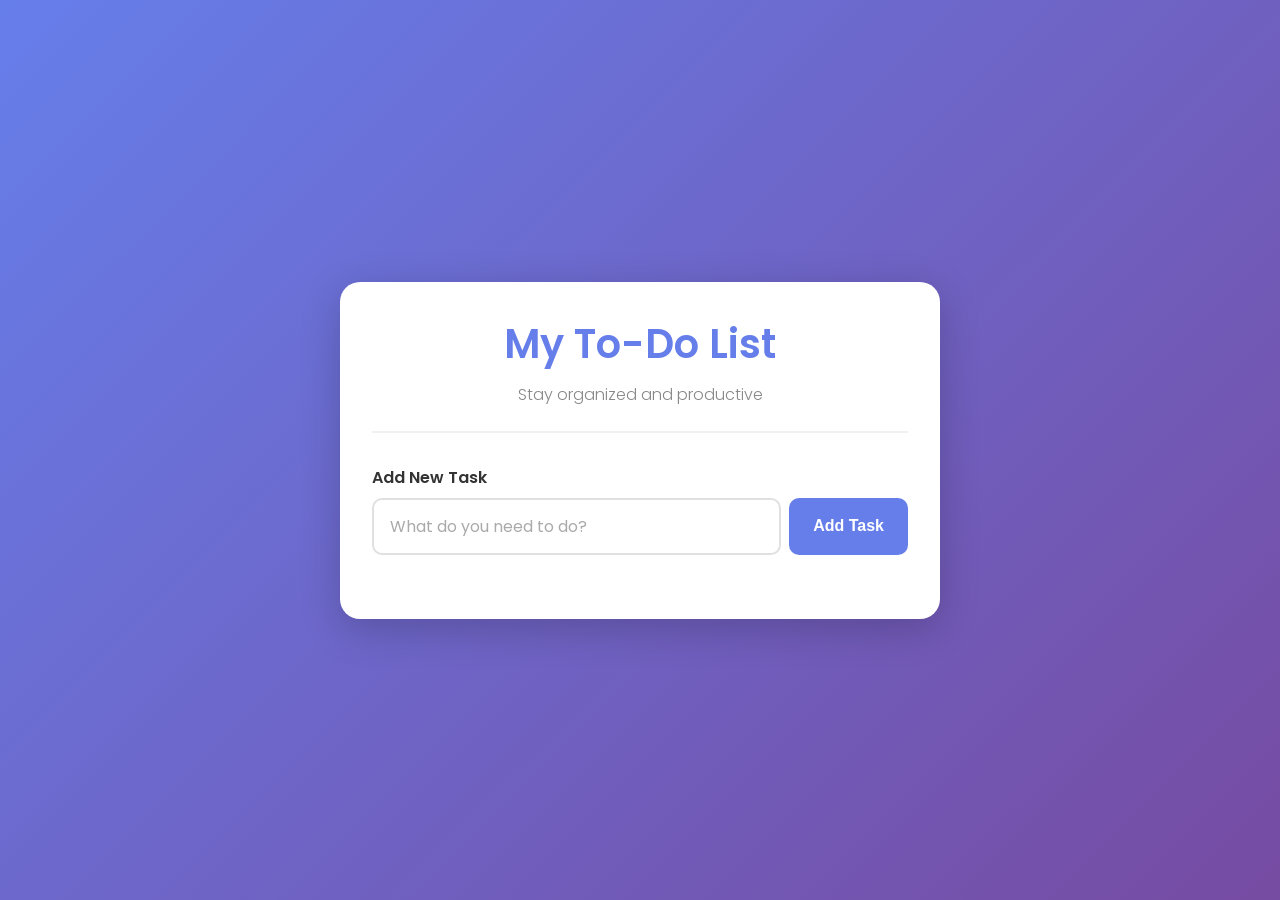
==== index.html @ b5947b2b "Initial Commit" ====
<!DOCTYPE html>
<html lang="en">

<head>
    <meta charset="UTF-8">
    <meta name="viewport" content="width=device-width, initial-scale=1.0">
    <title>My To-Do List</title>
    <link rel="stylesheet" href="style.css">
    <link rel="preconnect" href="https://fonts.googleapis.com">
    <link rel="preconnect" href="https://fonts.gstatic.com" crossorigin>
    <link href="https://fonts.googleapis.com/css2?family=Poppins:wght@300;400;600&display=swap" rel="stylesheet">
</head>

<body>
    <div class="container">
        <header>
            <h1>My To-Do List</h1>
            <p>Stay organized and productive</p>
        </header>

        <main>
            <form class="todo-form">
                <div class="form-group">
                    <label for="todo-input">Add New Task</label>
                    <div class="input-wrapper">
                        <input type="text" id="todo-input" name="task" placeholder="What do you need to do?" required>
                        <button type="submit" class="add-btn">Add Task</button>
                    </div>
                </div>
            </form>
---- style.css ----
/* Universal Reset */
* {
    margin: 0;
    padding: 0;
    box-sizing: border-box;
}

/* Body Styling */
body {
    font-family: 'Poppins', sans-serif;
    background: linear-gradient(135deg, #667eea 0%, #764ba2 100%);
    min-height: 100vh;
    display: flex;
    justify-content: center;
    align-items: center;
    padding: 1rem;
}

/* Container */
.container {
    background-color: #ffffff;
    width: 100%;
    max-width: 600px;
    border-radius: 20px;
    padding: 2rem;
    box-shadow: 0 10px 40px rgba(0, 0, 0, 0.2);
}

/* Header */
header {
    text-align: center;
    margin-bottom: 2rem;
    padding-bottom: 1.5rem;
    border-bottom: 2px solid #f0f0f0;
}

header h1 {
    font-size: 2.5rem;
    color: #667eea;
    font-weight: 600;
    margin-bottom: 0.5rem;
}

header p {
    color: #888;
    font-size: 1rem;
    font-weight: 300;
}

/* Form Styling */
.todo-form {
    margin-bottom: 2rem;
}

.form-group label {
    display: block;
    font-weight: 600;
    color: #333;
    margin-bottom: 0.5rem;
}

.input-wrapper {
    display: flex;
    gap: 0.5rem;
}

#todo-input {
    flex: 1;
    padding: 0.875rem 1rem;
    border: 2px solid #e0e0e0;
    border-radius: 10px;
    font-size: 1rem;
    font-family: 'Poppins', sans-serif;
    transition: border-color 0.3s ease;
}

#todo-input:focus {
    outline: none;
    border-color: #667eea;
}

#todo-input::placeholder {
    color: #aaa;
}

/* Button Styling */
.add-btn {
    padding: 0.875rem 1.5rem;
    background-color: #667eea;
    color: white;
    border: none;
    border-radius: 10px;
    font-size: 1rem;
    font-weight: 600;
    cursor: pointer;
    transition: all 0.3s ease;
}

.add-btn:hover {
    background-color: #5568d3;
    transform: translateY(-2px);
    box-shadow: 0 5px 15px rgba(102, 126, 234, 0.3);
}

.add-btn:active {
    transform: translateY(0);
}

/* Todo List Styling */
.todo-list {
    list-style: none;
    margin-bottom: 1.5rem;
}

.todo-item {
    display: flex;
    align-items: center;
    padding: 1rem;
    margin-bottom: 0.75rem;
    background-color: #f9f9f9;
    border-radius: 10px;
    border: 2px solid #f0f0f0;
    transition: all 0.3s ease;
}

.todo-item:hover {
    border-color: #667eea;
    box-shadow: 0 3px 10px rgba(102, 126, 234, 0.1);
}

.checkbox {
    width: 1.25rem;
    height: 1.25rem;
    margin-right: 1rem;
    cursor: pointer;
    accent-color: #667eea;
}

.todo-item label {
    flex: 1;
    cursor: pointer;
    font-size: 1rem;
    color: #333;
    transition: all 0.3s ease;
}

.todo-item.completed label {
    text-decoration: line-through;
    color: #999;
    opacity: 0.6;
}

.delete-btn {
    width: 2rem;
    height: 2rem;
    background-color: #ff6b6b;
    color: white;
    border: none;
    border-radius: 50%;
    font-size: 1.5rem;
    font-weight: 300;
    cursor: pointer;
    display: flex;
    align-items: center;
    justify-content: center;
    transition: all 0.3s ease;
    opacity: 0;
}

.todo-item:hover .delete-btn {
    opacity: 1;
}

.delete-btn:hover {
    background-color: #ff5252;
    transform: scale(1.1);
}

.delete-btn:active {
    transform: scale(0.95);
}

/* Stats Section */
.todo-stats {
    display: flex;
    justify-content: space-around;
    padding: 1rem;
    background-color: #f9f9f9;
    border-radius: 10px;
    border: 2px solid #f0f0f0;
}

.stat-item {
    font-size: 0.9rem;
    color: #666;
}

.stat-item strong {
    color: #667eea;
    font-size: 1.1rem;
}

/* Footer */
footer {
    text-align: center;
    margin-top: 2rem;
    padding-top: 1.5rem;
    border-top: 2px solid #f0f0f0;
    color: #999;
    font-size: 0.875rem;
}

/* Media Queries for Responsive Design */
@media (max-width: 600px) {
    .container {
        padding: 1.5rem;
    }

    header h1 {
        font-size: 2rem;
    }

    .input-wrapper {
        flex-direction: column;
    }

    .add-btn {
        width: 100%;
    }

    .todo-item {
        padding: 0.75rem;
    }

    .todo-stats {
        flex-direction: column;
        gap: 0.5rem;
        text-align: center;
    }
}

@media (max-width: 400px) {
    header h1 {
        font-size: 1.75rem;
    }

    .todo-item label {
        font-size: 0.9rem;
    }
}
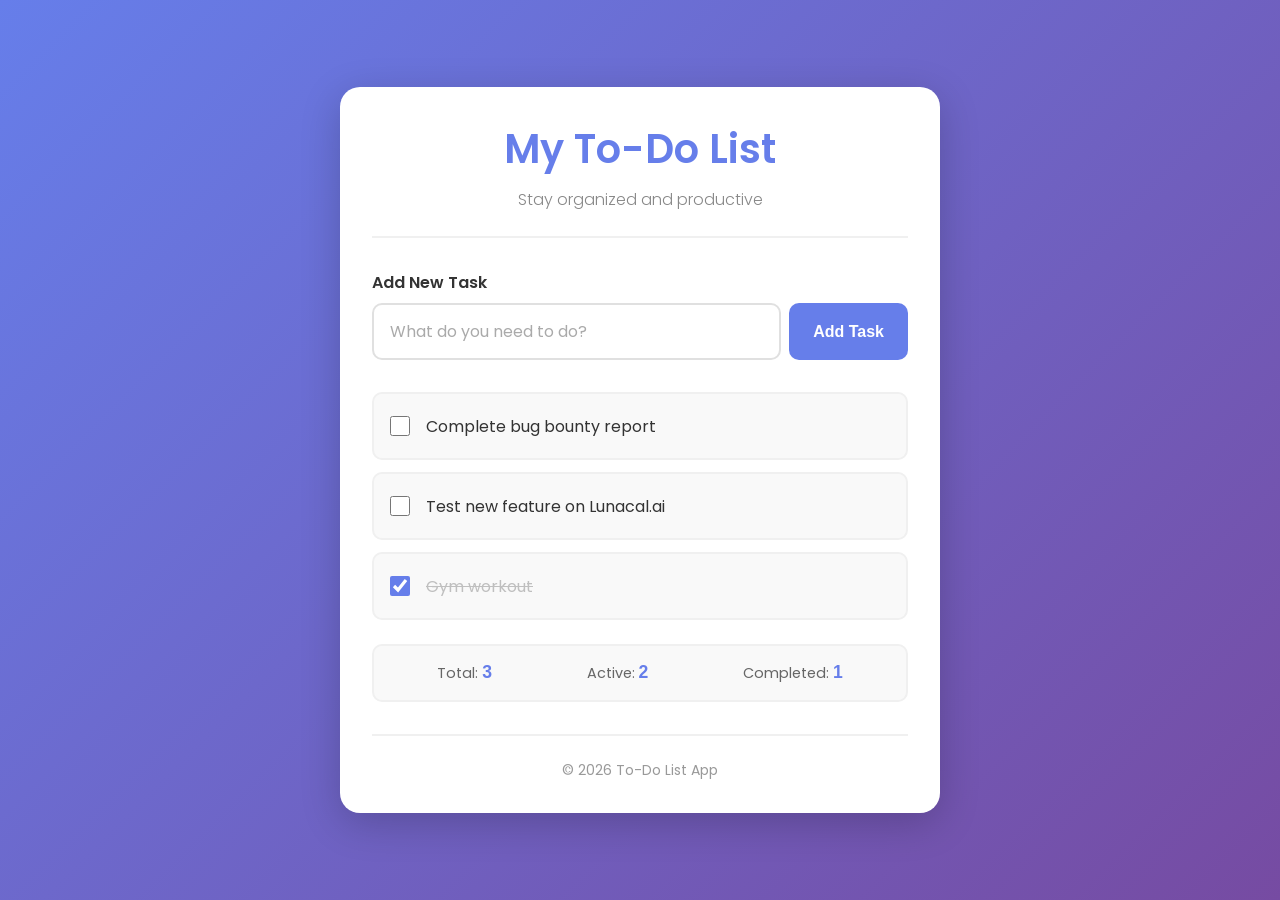
==== commit bc322f14: "changes in index file" ====
--- a/index.html
+++ b/index.html
@@ -27,4 +27,39 @@
                         <button type="submit" class="add-btn">Add Task</button>
                     </div>
                 </div>
-            </form>+            </form>
+            <section class="todo-container">
+                <ul class="todo-list">
+                    <!-- Sample todos - you'll add/remove these with JavaScript later -->
+                    <li class="todo-item">
+                        <input type="checkbox" id="task1" class="checkbox">
+                        <label for="task1">Complete bug bounty report</label>
+                        <button class="delete-btn">&times;</button>
+                    </li>
+                    <li class="todo-item">
+                        <input type="checkbox" id="task2" class="checkbox">
+                        <label for="task2">Test new feature on Lunacal.ai</label>
+                        <button class="delete-btn">&times;</button>
+                    </li>
+                    <li class="todo-item completed">
+                        <input type="checkbox" id="task3" class="checkbox" checked>
+                        <label for="task3">Gym workout</label>
+                        <button class="delete-btn">&times;</button>
+                    </li>
+                </ul>
+
+                <div class="todo-stats">
+                    <span class="stat-item">Total: <strong>3</strong></span>
+                    <span class="stat-item">Active: <strong>2</strong></span>
+                    <span class="stat-item">Completed: <strong>1</strong></span>
+                </div>
+            </section>
+        </main>
+
+        <footer>
+            <p>&copy; 2026 To-Do List App</p>
+        </footer>
+    </div>
+</body>
+
+</html>
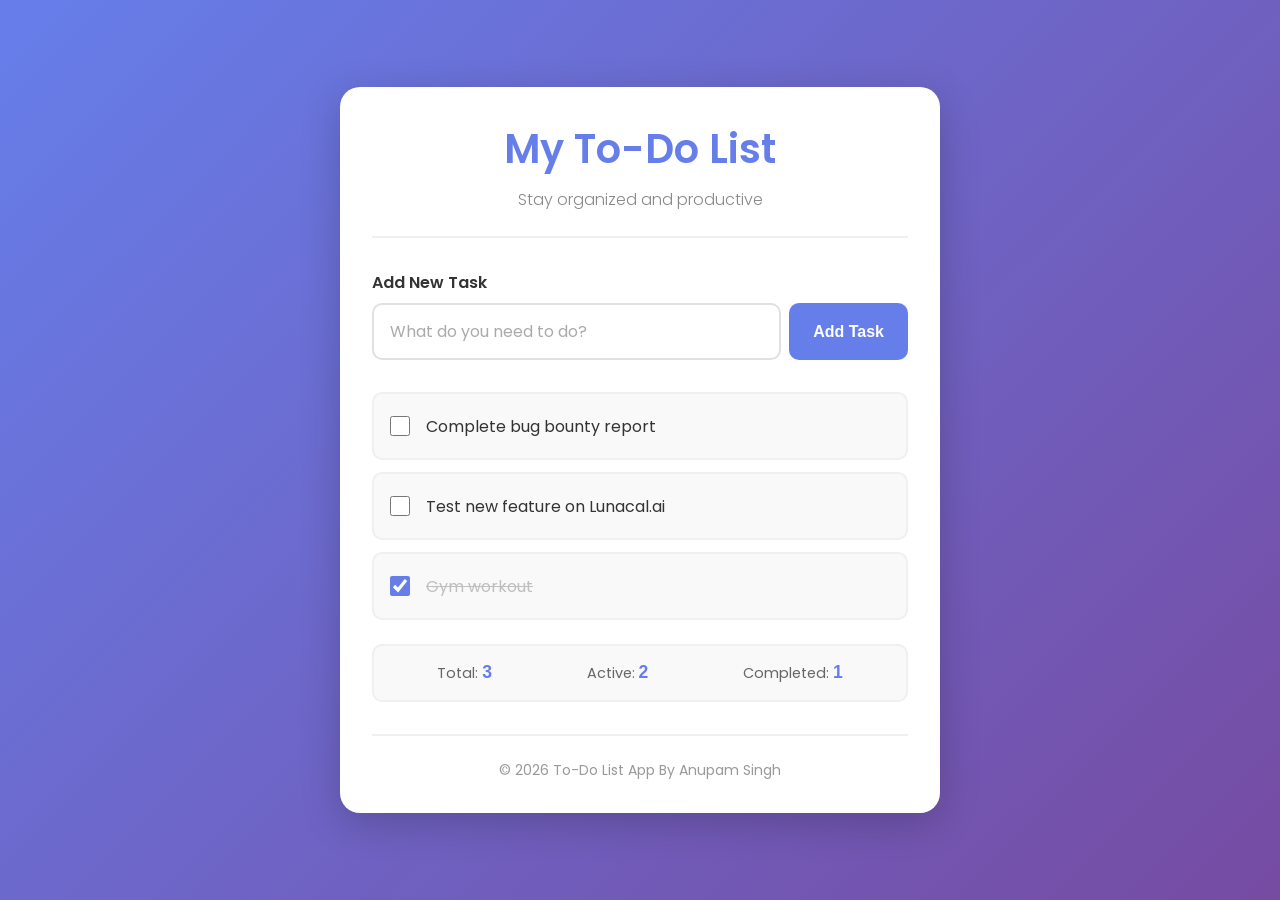
==== commit bbbffc2c: "added name in copyright" ====
--- a/index.html
+++ b/index.html
@@ -57,7 +57,7 @@
         </main>
 
         <footer>
-            <p>&copy; 2026 To-Do List App</p>
+            <p>&copy; 2026 To-Do List App By Anupam Singh</p>
         </footer>
     </div>
 </body>
